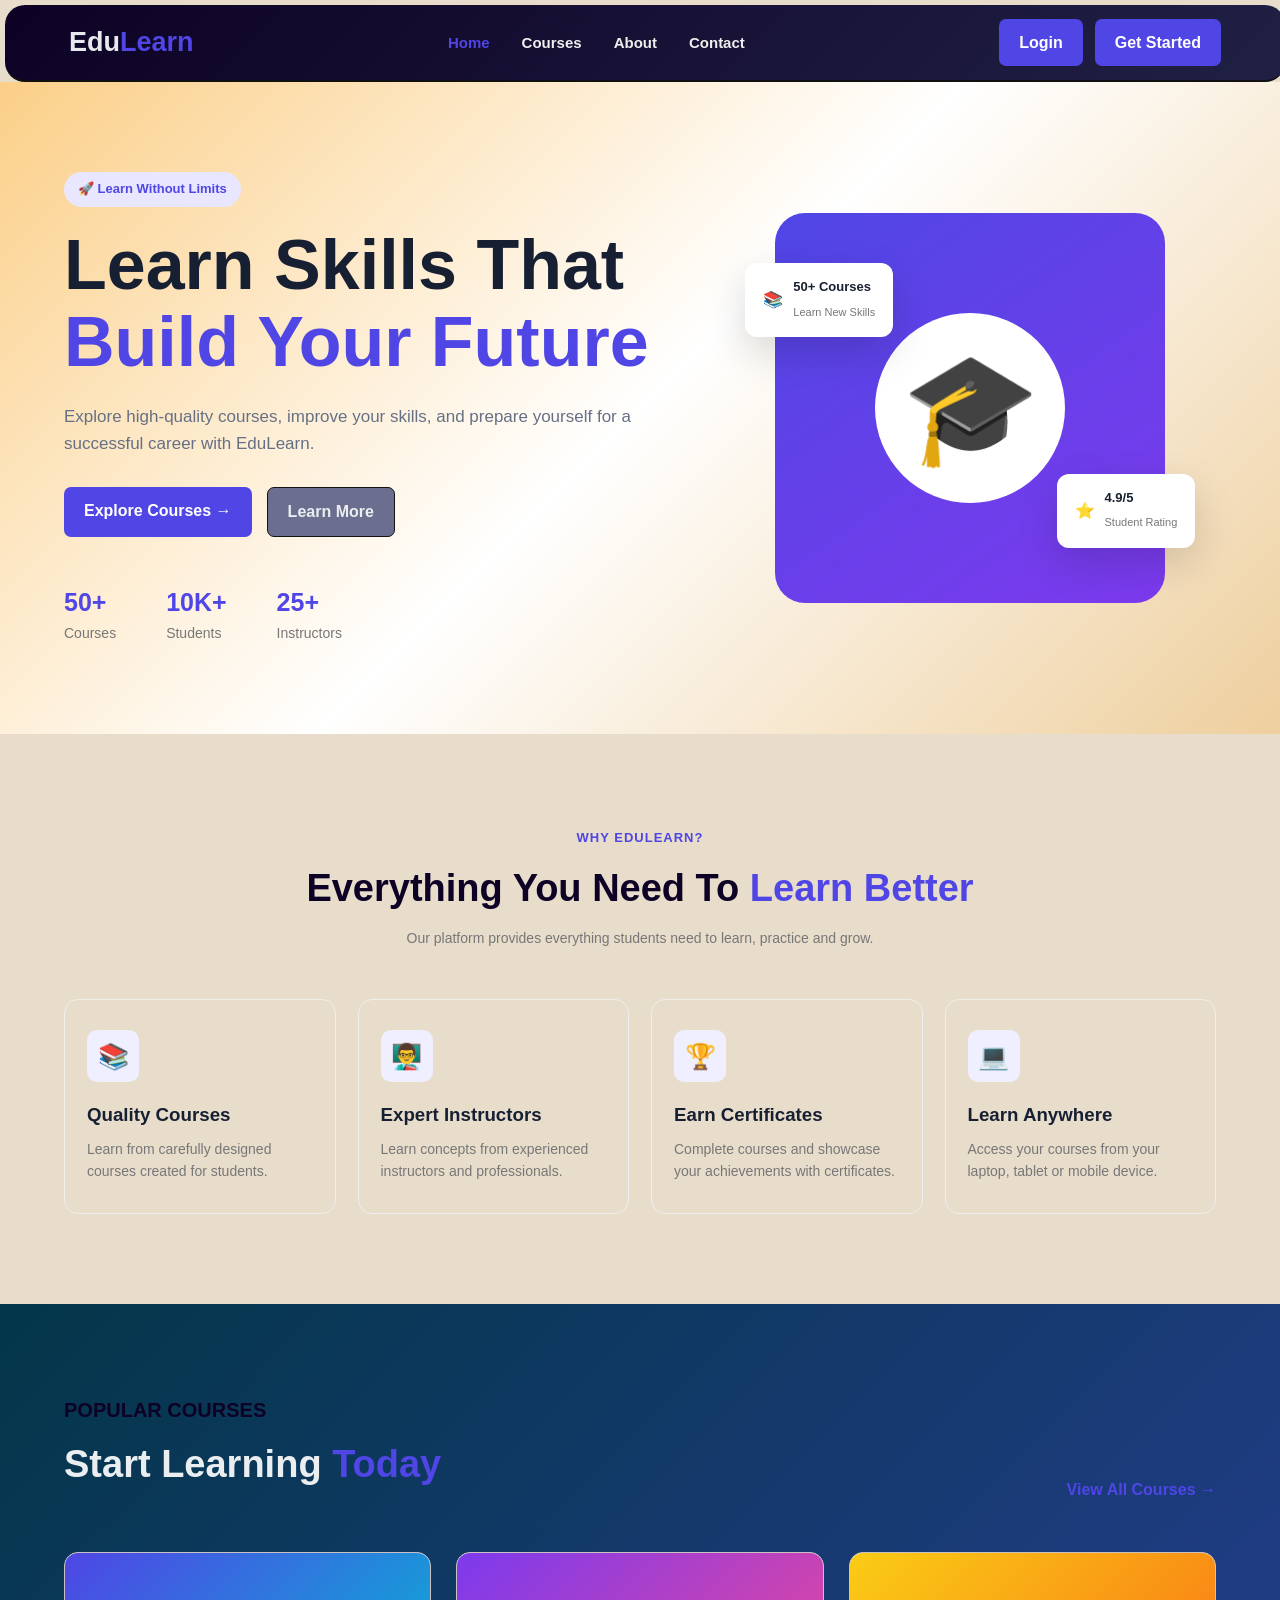
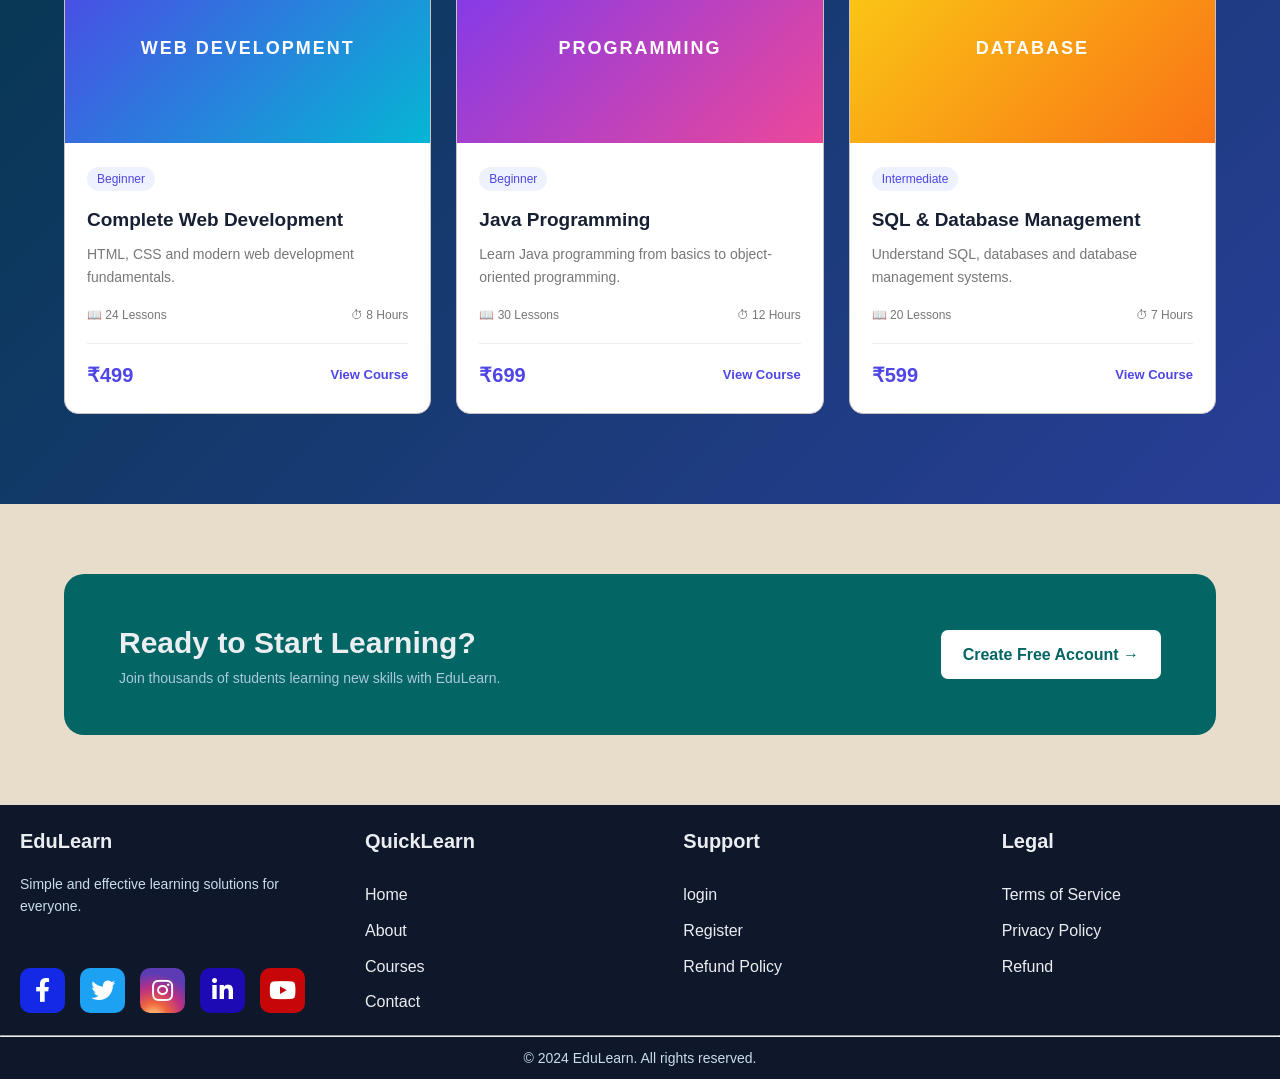
==== index.html @ c0bc086a "Add all files" ====
<!DOCTYPE html>
<html lang="en">
<head>
    <meta charset="UTF-8">
    <meta name="viewport" content="width=device-width, initial-scale=1.0">

    <title>EduLearn - Learn. Grow. Succeed.</title>

    <link rel="stylesheet" href="css/index.css">
    <link rel="stylesheet" href="css/footer.css">
     <link rel="stylesheet" href="https://cdnjs.cloudflare.com/ajax/libs/font-awesome/5.15.2/css/all.min.css">
</head>

<body>

    <!-- NAVBAR  -->

    <header class="navbar">

        <div class="container nav-container">

            <a href="index.html" class="logo">
                Edu<span>Learn</span>
            </a>

            <nav class="nav-links">
                <a href="index.html" class="active">Home</a>
                <a href="course.html">Courses</a>
                <a href="about.html">About</a>
                <a href="contact.html">Contact</a>
            </nav>

            <div class="nav-buttons">
                <a href="login.html" class="login-btn">Login</a>
                <a href="register.html" class="register-btn">Get Started</a>
            </div>

        </div>

    </header>


    <!-- HERO SECTION  -->

    <main>

        <section class="hero">

            <div class="container hero-container">

                <div class="hero-content">

                    <span class="hero-badge">
                        🚀 Learn Without Limits
                    </span>

                    <h1>
                        Learn Skills That
                        <span>Build Your Future</span>
                    </h1>

                    <p>
                        Explore high-quality courses, improve your skills,
                        and prepare yourself for a successful career with
                        EduLearn.
                    </p>

                    <div class="hero-buttons">

                        <a href="course.html" class="primary-btn">
                            Explore Courses →
                        </a>

                        <a href="about.html" class="secondary-btn">
                            Learn More
                        </a>

                    </div>

                    <div class="hero-stats">

                        <div>
                            <h3>50+</h3>
                            <p>Courses</p>
                        </div>

                        <div>
                            <h3>10K+</h3>
                            <p>Students</p>
                        </div>

                        <div>
                            <h3>25+</h3>
                            <p>Instructors</p>
                        </div>

                    </div>

                </div>


                <div class="hero-image">

                    <div class="image-card">

                        <div class="floating-card card-one">
                            📚
                            <div>
                                <strong>50+ Courses</strong>
                                <small>Learn New Skills</small>
                            </div>
                        </div>

                        <div class="student-illustration">
                            🎓
                        </div>

                        <div class="floating-card card-two">
                            ⭐
                            <div>
                                <strong>4.9/5</strong>
                                <small>Student Rating</small>
                            </div>
                        </div>

                    </div>

                </div>

            </div>

        </section>


        <!--  FEATURES -->

        <section class="features">

            <div class="container">

                <div class="section-heading">

                    <span>WHY EDULEARN?</span>

                    <h2 class="features-heading">
                        Everything You Need To
                        <span>Learn Better</span>
                    </h2>

                    <p>
                        Our platform provides everything students need
                        to learn, practice and grow.
                    </p>

                </div>


                <div class="feature-grid">

                    <div class="feature-card">
                        <div class="feature-icon">📚</div>
                        <h3>Quality Courses</h3>
                        <p>
                            Learn from carefully designed courses
                            created for students.
                        </p>
                    </div>


                    <div class="feature-card">
                        <div class="feature-icon">👨‍🏫</div>
                        <h3>Expert Instructors</h3>
                        <p>
                            Learn concepts from experienced
                            instructors and professionals.
                        </p>
                    </div>


                    <div class="feature-card">
                        <div class="feature-icon">🏆</div>
                        <h3>Earn Certificates</h3>
                        <p>
                            Complete courses and showcase your
                            achievements with certificates.
                        </p>
                    </div>


                    <div class="feature-card">
                        <div class="feature-icon">💻</div>
                        <h3>Learn Anywhere</h3>
                        <p>
                            Access your courses from your laptop,
                            tablet or mobile device.
                        </p>
                    </div>

                </div>

            </div>

        </section>


        <!--  POPULAR COURSES  -->

        <section class="courses">

            <div class="container">

                <div class="section-heading course-heading">

                    <div>
                        <span class="pop-courses">POPULAR COURSES</span>

                        <h2>
                            Start Learning
                            <span>Today</span>
                        </h2>
                    </div>

                    <a href="course.html" class="view-btn">
                        View All Courses →
                    </a>

                </div>


                <div class="course-grid">


                    <div class="course-card">

                        <div class="course-image web">
                            <span>WEB DEVELOPMENT</span>
                        </div>

                        <div class="course-content">

                            <span class="course-level">
                                Beginner
                            </span>

                            <h3>
                                Complete Web Development
                            </h3>

                            <p>
                                HTML, CSS and modern web development
                                fundamentals.
                            </p>

                            <div class="course-info">
                                <span>📖 24 Lessons</span>
                                <span>⏱ 8 Hours</span>
                            </div>

                            <div class="course-bottom">

                                <strong>₹499</strong>

                                <a href="course-details.html">
                                    View Course
                                </a>

                            </div>

                        </div>

                    </div>


                    <div class="course-card">

                        <div class="course-image programming">
                            <span>PROGRAMMING</span>
                        </div>

                        <div class="course-content">

                            <span class="course-level">
                                Beginner
                            </span>

                            <h3>
                                Java Programming
                            </h3>

                            <p>
                                Learn Java programming from basics
                                to object-oriented programming.
                            </p>

                            <div class="course-info">
                                <span>📖 30 Lessons</span>
                                <span>⏱ 12 Hours</span>
                            </div>

                            <div class="course-bottom">

                                <strong>₹699</strong>

                                <a href="course-details.html">
                                    View Course
                                </a>

                            </div>

                        </div>

                    </div>


                    <div class="course-card">

                        <div class="course-image database">
                            <span>DATABASE</span>
                        </div>

                        <div class="course-content">

                            <span class="course-level">
                                Intermediate
                            </span>

                            <h3>
                                SQL & Database Management
                            </h3>

                            <p>
                                Understand SQL, databases and
                                database management systems.
                            </p>

                            <div class="course-info">
                                <span>📖 20 Lessons</span>
                                <span>⏱ 7 Hours</span>
                            </div>

                            <div class="course-bottom">

                                <strong>₹599</strong>

                                <a href="course-details.html">
                                    View Course
                                </a>

                            </div>

                        </div>

                    </div>

                </div>

            </div>

        </section>


        <!-- CTA  -->

        <section class="cta">

            <div class="container cta-container">

                <div>

                    <h2>
                        Ready to Start Learning?
                    </h2>

                    <p>
                        Join thousands of students learning new
                        skills with EduLearn.
                    </p>

                </div>

                <a href="register.html">
                    Create Free Account →
                </a>

            </div>

        </section>

    </main>


    <!-- FOOTER  -->

    <div class="footer">
        <div class="top-footer">
            <div class="item1 item">

                <h2>EduLearn</h2>
                <br>
                <p>Simple and effective learning solutions for everyone.</p>
                <div class="social-icons">

                    <a href="#" class="facebook"> <i class="fab fa-facebook-f"></i></a>
                    <a href="#" class="twitter">  <i class="fab fa-twitter"></i></a>
                    <a href="#" class="instagram">  <i class="fab fa-instagram"></i></a>
                    <a href="#" class="linkedin">  <i class="fab fa-linkedin-in"></i></a>
                    <a href="#" class="youtube">  <i class="fab fa-youtube"></i></a>

                </div>
            </div>
            <div class="item2 item">
                <h2>QuickLearn</h2>
                <br>
                <ul class="lists">
                    <li><a href="#">Home</a></li>
                    <li><a href="#">About</a></li>
                    <li><a href="#">Courses</a></li>
                    <li><a href="#">Contact</a></li>
                </ul>
            </div>
            <div class="item3 item">
                <h2>Support</h2>
                <br>
                <ul>
                    <li><a href="#">login </a></li>
                    <li><a href="#">Register</a></li>
                    <li><a href="#">Refund Policy</a></li>
                </ul>

            </div>
            <div class="item4 item">
                <h2>Legal</h2>
                <br>
                <ul>
                    <li><a href="#">Terms of Service</a></li>
                    <li><a href="#">Privacy Policy</a></li>
                    <li><a href="#">Refund </a></li>
                </ul>
            </div>

        </div>
        <hr>
        <div class="bottom-footer">
            <p> &copy; 2024 EduLearn. All rights reserved.</p>
        </div>
    </div>

</body>
</html>
---- css/index.css ----
* {
    margin: 0;
    padding: 0;
    box-sizing: border-box;
}



body {
    font-family: Arial, Helvetica, sans-serif;
    color: #172033;
    background: #E8DDCB;
    line-height: 1.6;
}

a {
    text-decoration: none;
    color: inherit;
    cursor: pointer;
}

.container {
    width: 90%;
    max-width: 1200px;
    margin: auto;
}


/* NAVBAR */

.navbar {
    margin-top: 5px;
    margin-left: 5px;
    width: 100%;
    background: linear-gradient(135deg, #0d0225, #202045);
    border-bottom: 2px solid #101010;
    border-radius: 20px;
    position: sticky;
    top: 0;
    z-index: 1000;
}

.nav-container {
    height: 75px;
    display: flex;
    align-items: center;
    justify-content: space-between;
}

.logo {
    font-size: 27px;
    font-weight: 800;
    color: #e7e9ed;
}

.logo span {
    color: #4f46e5;
}

.nav-links {
    display: flex;
    gap: 32px;
}

.nav-links a {
    color: #f0eeee;
    font-size: 15px;
    font-weight: 600;
    transition: 0.3s;
}

.nav-links a:hover,
.nav-links a.active {
    color: #4f46e5;
}

.nav-buttons {
    display: flex;
    align-items: center;
    gap: 12px;
}

.login-btn {
    background: #4f46e5;
    color: white;
    padding: 11px 20px;
    border-radius: 7px;
    font-weight: 600;
    transition: 0.3s;
}
.login-btn:hover {
     background: #d1d0e7;
    color:#4f46e5
}

.register-btn,
.primary-btn {
    background:#4f46e5;
    color: white;
    padding: 11px 20px;
    border-radius: 7px;
    font-weight: 600;
    transition: 0.3s;
}

.register-btn:hover,
.primary-btn:hover {
    background: #d1d0e7;
    color:#4f46e5
}



   /* HERO */


.hero {
    background: linear-gradient(135deg , #fbcf88, #ffffff, #eecf9e);
    padding: 90px 0;
}

.hero-container {
    display: grid;
    grid-template-columns: 1.1fr 0.9fr;
    align-items: center;
    gap: 60px;
}

.hero-badge {
    display: inline-block;
    background: #e9e7ff;
    color: #4f46e5;
    padding: 7px 14px;
    border-radius: 30px;
    font-size: 13px;
    font-weight: 800;
    margin-bottom: 20px;
}

.hero-content h1 {
    font-size: 70px;
    line-height: 1.1;
    margin-bottom: 22px;
    max-width: 650px;
}

.hero-content h1 span {
    color: #4f46e5;
}

.hero-content > p {
    max-width: 570px;
    color: #667085;
    font-size: 17px;
    margin-bottom: 30px;
}

.hero-buttons {
    display: flex;
    gap: 15px;
}

.secondary-btn {
    border: 1px solid #131313;
    padding: 11px 20px;
    border-radius: 7px;
    font-weight: 600;
    background: rgb(108, 110, 143);
}

.secondary-btn:hover {
    border-color: #4f46e5;
    color: #4f46e5;
    background: rgb(9, 9, 9);
    box-shadow: 0 15px 35px rgba(0, 0, 0, 0.5);
}

.hero-stats {
    display: flex;
    gap: 50px;
    margin-top: 45px;
}

.hero-stats h3 {
    font-size: 25px;
    color: #4f46e5;
}

.hero-stats p {
    color: #777;
    font-size: 14px;
}


/* =========================
   HERO IMAGE
========================= */

.hero-image {
    display: flex;
    justify-content: center;
}

.image-card {
    width: 390px;
    height: 390px;
    background: linear-gradient(145deg, #4f46e5, #7c3aed);
    border-radius: 30px;
    position: relative;
    display: flex;
    justify-content: center;
    align-items: center;
}

.student-illustration {
    width: 190px;
    height: 190px;
    border-radius: 50%;
    background: white;
    display: flex;
    align-items: center;
    justify-content: center;
    font-size: 110px;
}

.floating-card {
    position: absolute;
    background: white;
    padding: 14px 18px;
    border-radius: 12px;
    box-shadow: 0 15px 40px rgba(0, 0, 0, 0.15);
    display: flex;
    gap: 10px;
    align-items: center;
}

.floating-card strong {
    display: block;
    font-size: 13px;
}

.floating-card small {
    color: #777;
    font-size: 11px;
}

.card-one {
    left: -30px;
    top: 50px;
}

.card-two {
    right: -30px;
    bottom: 55px;
}


/* =========================
   SECTION
========================= */

.features,
.courses {
    padding: 90px 0;
}

.section-heading {
    text-align: center;
    margin-bottom: 50px;
}
.features-heading {
    text-align: center;
    margin-bottom: 50px;
    color: #0d0225;
}

.section-heading > span {
    color: #4f46e5;
    font-size: 13px;
    font-weight: 800;
    letter-spacing: 1px;
}

.section-heading h2 {
    font-size: 38px;
    margin: 8px 0;
}

.section-heading h2 span {
    color: #4f46e5;
}

.section-heading p {
    color: #777;
}


/* =========================
   FEATURES
========================= */

.feature-grid {
    display: grid;
    grid-template-columns: repeat(4, 1fr);
    gap: 22px;
}

.feature-card {
    padding: 30px 22px;
    border: 1px solid #eeeeee;
    border-radius: 14px;
    transition: 0.3s;
}

.feature-card:hover {
    transform: translateY(-10px);
    box-shadow:  0 15px 35px rgba(18, 18, 18, 0.5);
}

.feature-icon {
    width: 52px;
    height: 52px;
    background: #efefff;
    border-radius: 10px;
    display: flex;
    justify-content: center;
    align-items: center;
    font-size: 25px;
    margin-bottom: 18px;
}

.feature-card h3 {
    margin-bottom: 8px;
}

.feature-card p {
    color: #777;
    font-size: 14px;
}


/* =========================
   COURSES
========================= */

.courses {
    background: linear-gradient(135deg, #033649, #4f46e5, #7c3aed);
    background-size: 400% 400%;
    
}

.course-heading {
    display: flex;
    justify-content: space-between;
    align-items: end;
    text-align: left;
}
.pop-courses {
    display: flex;
    justify-content: space-between;
    align-items: end;
    text-align: left;
    font-size: 20px;
    font-weight: 800;
    color: #0d0225;
}

.view-btn {
    color: #4f46e5;
    font-weight: 800;
}

.course-grid {
    display: grid;
    grid-template-columns: repeat(3, 1fr);
    gap: 25px;
}

.course-card {
    background: white;
    border-radius: 14px;
    overflow: hidden;
    border: 1px solid #cac2c2;
    transition: 0.3s;
}

.course-card:hover {
    transform: translateY(-10px);
    box-shadow: 0 15px 35px rgba(0, 0, 0, 0.5);
}

.course-image {
    height: 190px;
    display: flex;
    align-items: center;
    justify-content: center;
}

.course-image span {
    color: white;
    font-size: 18px;
    font-weight: 800;
    letter-spacing: 2px;
}

.web {
    background: linear-gradient(135deg, #4f46e5, #06b6d4);
}

.programming {
    background: linear-gradient(135deg, #7c3aed, #ec4899);
}

.database {
    background: linear-gradient(135deg, #facc15, #f97316);
}

.course-content {
    padding: 22px;
}

.course-level {
    font-size: 12px;
    background: #eef2ff;
    color: #4f46e5;
    padding: 5px 10px;
    border-radius: 20px;
}

.course-content h3 {
    margin: 14px 0 8px;
    font-size: 19px;
}

.course-content p {
    color: #777;
    font-size: 14px;
}

.course-info {
    display: flex;
    justify-content: space-between;
    margin: 18px 0;
    color: #777;
    font-size: 12px;
}

.course-bottom {
    display: flex;
    justify-content: space-between;
    align-items: center;
    border-top: 1px solid #eee;
    padding-top: 15px;
}

.course-bottom strong {
    color: #4f46e5;
    font-size: 20px;
}

.course-bottom a {
    color: #4f46e5;
    font-size: 13px;
    font-weight: 700;
}


/* =========================
   CTA
========================= */

.cta {
    padding: 70px 0;
}

.cta-container {
    background: #036564;
    color: white;
    border-radius: 20px;
    padding: 45px 55px;
    display: flex;
    align-items: center;
    justify-content: space-between;
}

.cta h2 {
    font-size: 30px;
}

.cta p {
    opacity: 0.85;
}

.cta a {
    background: white;
    color: #036564;
    padding: 12px 22px;
    border-radius: 7px;
    font-weight: 700;
}
.cta a:hover {
    background: #e7e7e7;
    color: #031634;
    box-shadow: 0 15px 35px rgba(0, 0, 0, 0.5);
}


/* =========================
   RESPONSIVE
========================= */

@media (max-width: 1000px) {

    .hero-content h1 {
        font-size: 45px;
    }

    .feature-grid {
        grid-template-columns: repeat(2, 1fr);
    }

    .course-grid {
        grid-template-columns: repeat(2, 1fr);
    }

}


@media (max-width: 768px) {

    .nav-container {
        height: auto;
        padding: 18px 0;
        flex-wrap: wrap;
        gap: 15px;
    }

    .nav-links {
        order: 3;
        width: 100%;
        justify-content: center;
        gap: 20px;
    }

    .nav-buttons {
        margin-left: auto;
    }

    .hero {
        padding: 60px 0;
    }

    .hero-container {
        grid-template-columns: 1fr;
        text-align: center;
    }

    .hero-content > p {
        margin-left: auto;
        margin-right: auto;
    }

    .hero-buttons {
        justify-content: center;
    }

    .hero-stats {
        justify-content: center;
    }

    .hero-image {
        margin-top: 30px;
    }

    .course-heading {
        display: block;
        text-align: center;
    }

    .view-btn {
        display: inline-block;
        margin-top: 15px;
    }

    .cta-container {
        flex-direction: column;
        text-align: center;
        gap: 25px;
    }

}


@media (max-width: 600px) {

    .container {
        width: 92%;
    }

    .hero-content h1 {
        font-size: 36px;
    }

    .hero-content > p {
        font-size: 15px;
    }

    .hero-stats {
        gap: 25px;
    }

    .image-card {
        width: 290px;
        height: 290px;
    }

    .student-illustration {
        width: 130px;
        height: 130px;
        font-size: 60px;
    }

    .floating-card {
        padding: 9px;
    }

    .card-one {
        left: -10px;
    }

    .card-two {
        right: -10px;
    }

    .feature-grid,
    .course-grid {
        grid-template-columns: 1fr;
    }

    .section-heading h2 {
        font-size: 30px;
    }

    .cta-container {
        padding: 35px 20px;
    }

}
---- css/footer.css ----
* {
    margin: 0;
    padding: 0;
    box-sizing: border-box;
    font-family: 'Poppins', sans-serif;
}

.top-footer {
    
    background-color: #0f172a;
    color: aliceblue;
    padding: 20px;
    display: grid;
    grid-template-columns: repeat(4, 1fr);
    gap: 60px;

}

.bottom-footer {
    background-color: #0f172a;
    color: aliceblue;
    text-align: center;
    padding: 10px;
}

.item1 {
    font-size: 10px;

}

.lists {
    list-style: none;
}

a {
    text-decoration: none;
    color: rgb(235, 238, 241);
}

a:hover {
    color: rgb(106, 80, 234);
}

li {
    list-style: none;
}

p {
    font-size: 14px;
    color: rgb(200, 220, 239);
}

h2 {
    font-size: 20px;
    color: rgb(235, 238, 241);
    font-weight: 800;
}

.social-icons {
    display: flex;
    gap: 15px;
    justify-content: center;
    margin-top: 50px;
}


.social-icons a {
    text-decoration: none;
    color: white;
    font-size: 24px;
    width: 45px;
    height: 45px;
    display: flex;
    align-items: center;
    justify-content: center;
    border-radius: 10px;
}

ul {
    display: flex;
    flex-direction: column;
    align-items: flex-start;
    gap: 10px;
}
.facebook{
    height: 30px;
    width: 30px;
    background-color:rgb(20, 41, 230);

}
.twitter{
    height: 30px;
    width: 30px;
    background-color:rgb(29, 161, 242);

}
.instagram{
    height: 30px;
    width: 30px;
background: radial-gradient(circle at 30% 110%, #ffdb8b 0%, #ee653d 25%, #bc3081 50%, #5c3cb4 75%);
}
.linkedin{
    height: 30px;
    width: 30px;
    background-color:rgb(30, 10, 180);

}
.youtube{
    height: 30px;
    width: 30px;
    background-color:rgb(199, 7, 7);

}

i {
    color: white;

}
@media(max-width:360px){
    .top-footer{
        grid-template-columns: 1fr;
    }
    .social-icons{
        justify-content: space-evenly;
    }
}
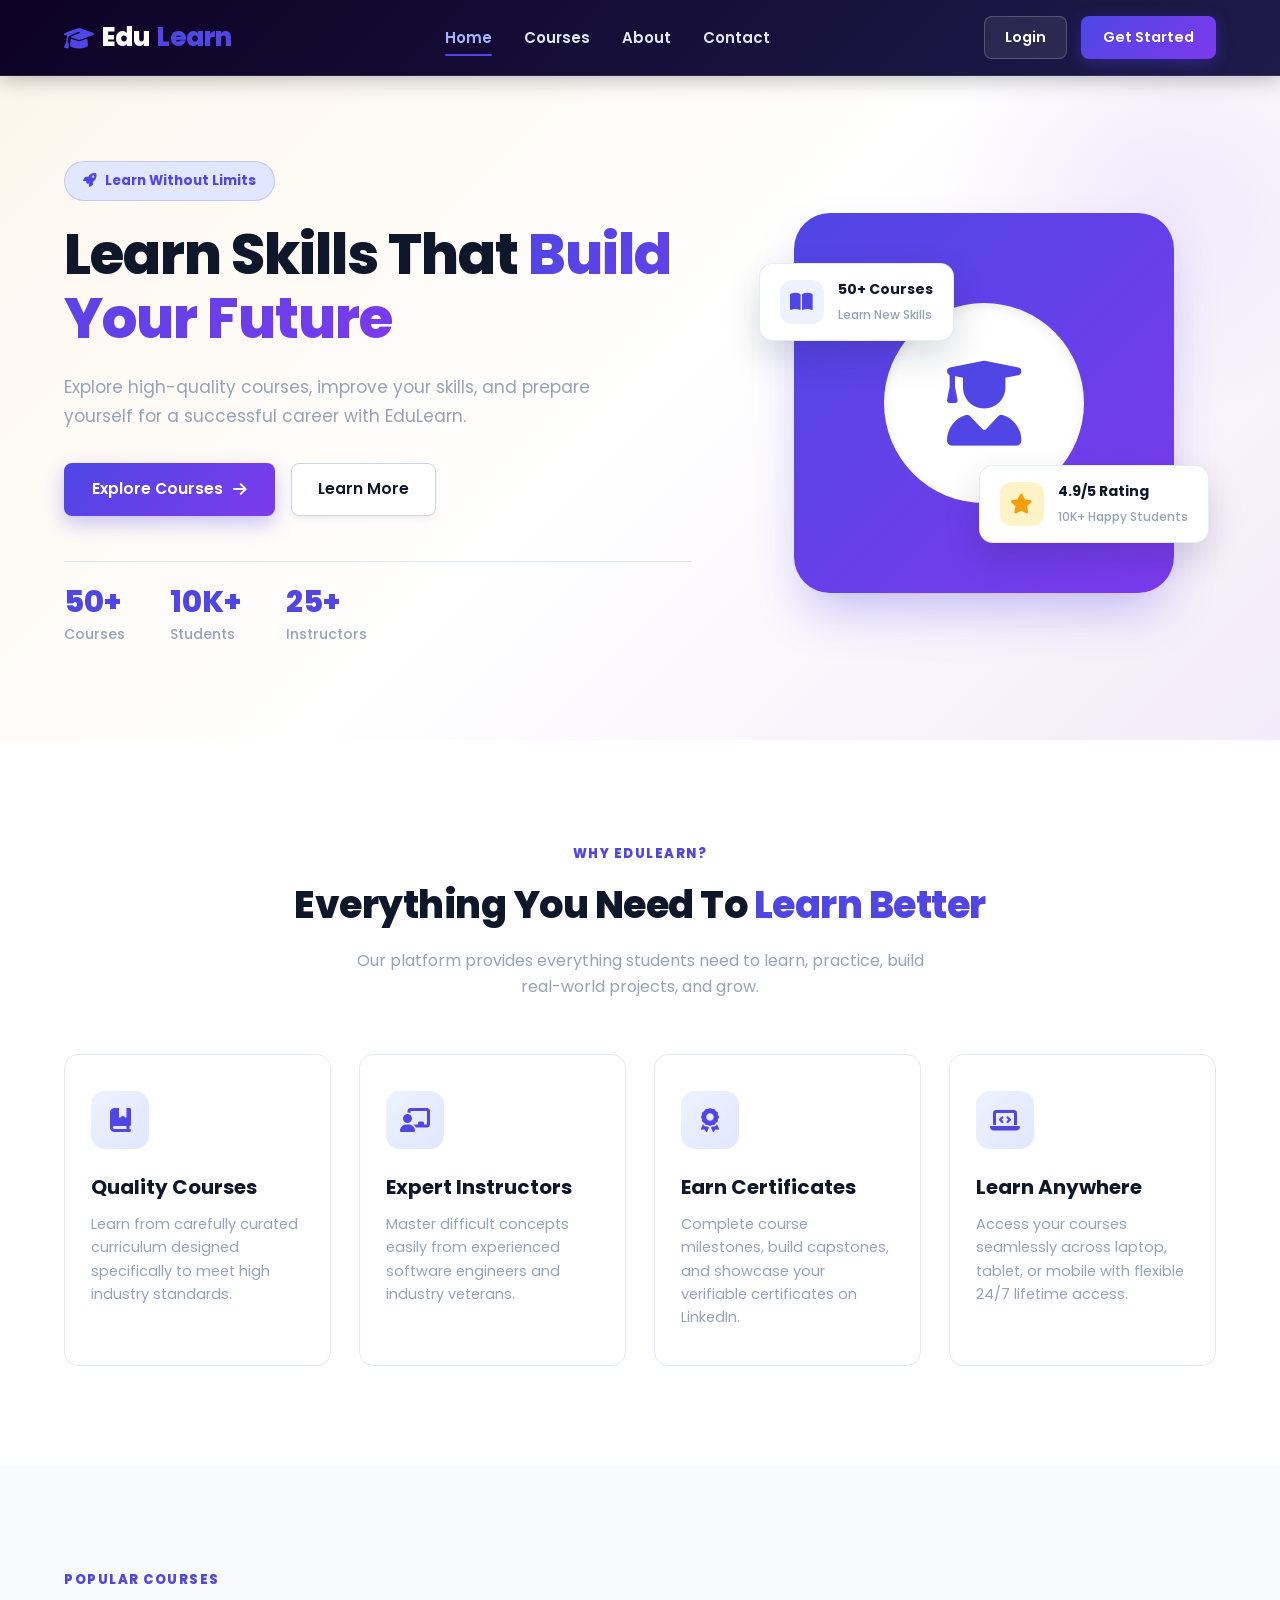
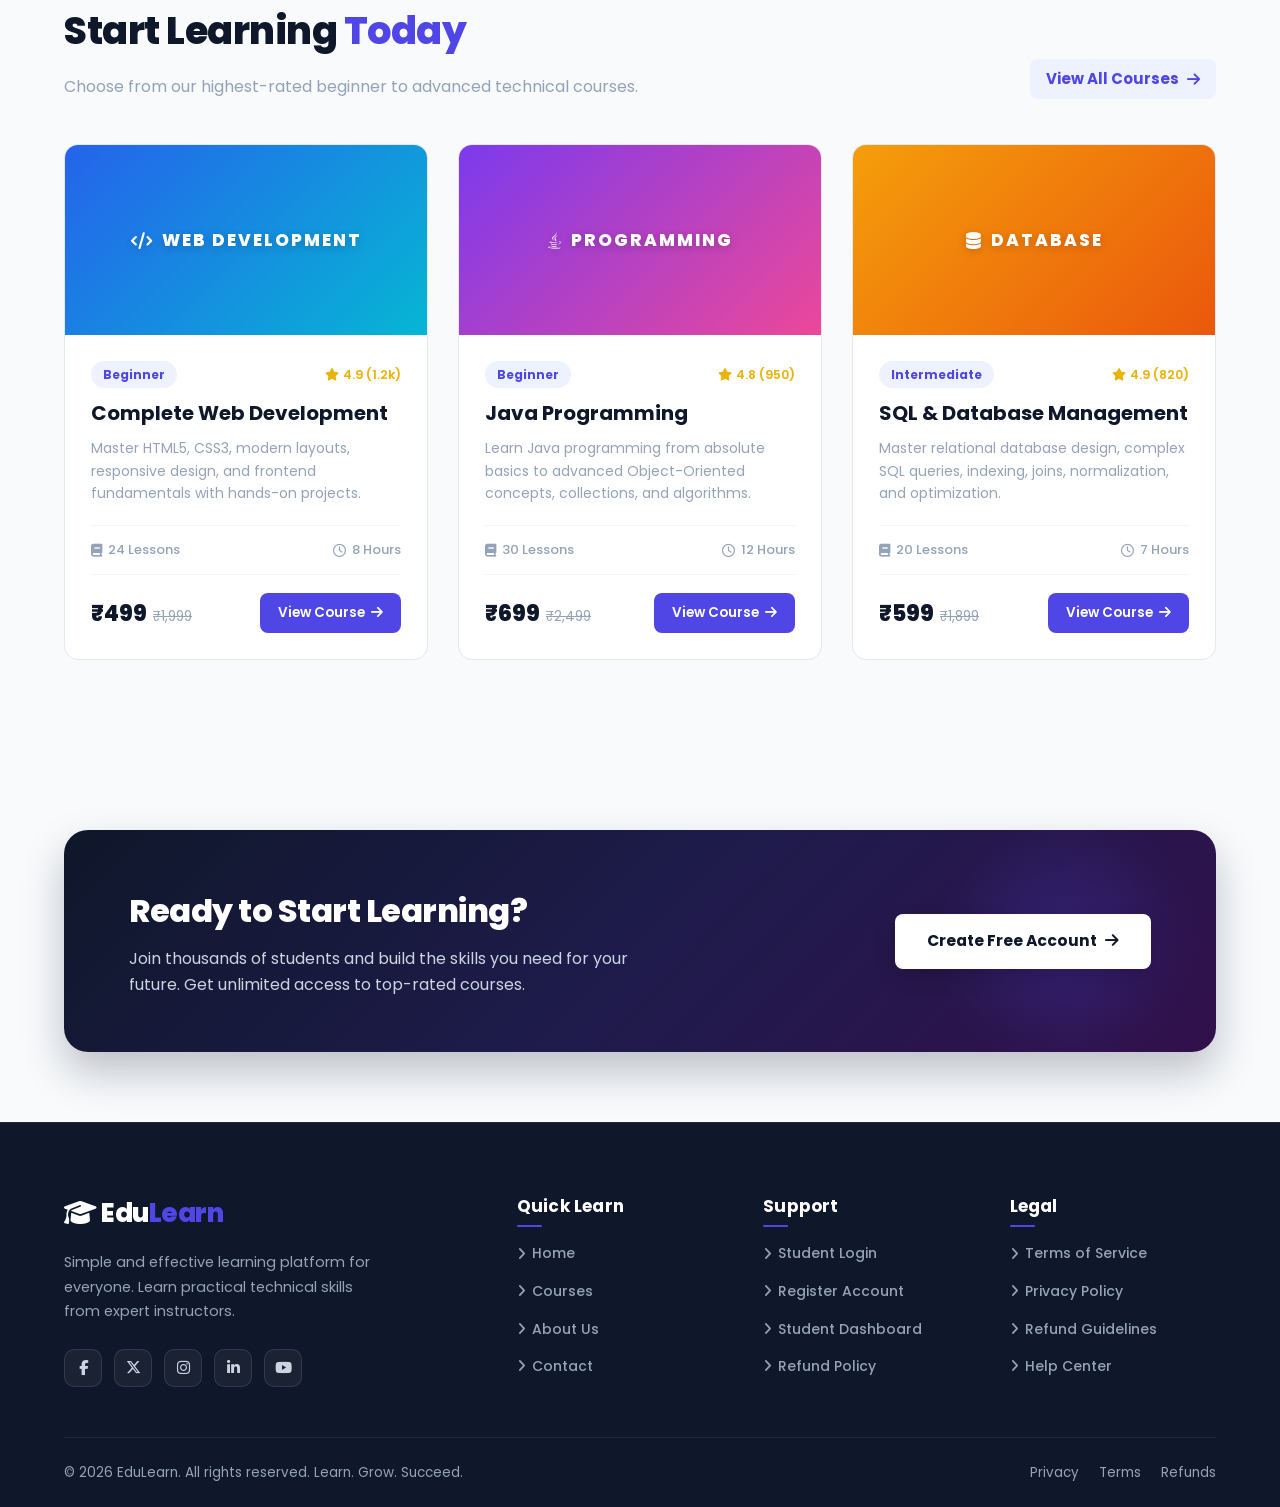
==== commit d1cc1f47: "antigravity" ====
--- a/index.html
+++ b/index.html
@@ -3,25 +3,34 @@
 <head>
     <meta charset="UTF-8">
     <meta name="viewport" content="width=device-width, initial-scale=1.0">
-
     <title>EduLearn - Learn. Grow. Succeed.</title>
 
+    <!-- Google Fonts -->
+    <link rel="preconnect" href="https://fonts.googleapis.com">
+    <link rel="preconnect" href="https://fonts.gstatic.com" crossorigin>
+    <link href="https://fonts.googleapis.com/css2?family=Inter:wght@300;400;500;600;700&family=Poppins:wght@400;500;600;700;800&display=swap" rel="stylesheet">
+
+    <!-- Font Awesome Icons -->
+    <link rel="stylesheet" href="https://cdnjs.cloudflare.com/ajax/libs/font-awesome/6.5.1/css/all.min.css">
+
+    <!-- Stylesheets -->
     <link rel="stylesheet" href="css/index.css">
     <link rel="stylesheet" href="css/footer.css">
-     <link rel="stylesheet" href="https://cdnjs.cloudflare.com/ajax/libs/font-awesome/5.15.2/css/all.min.css">
 </head>
-
 <body>
 
-    <!-- NAVBAR  -->
-
+    <!-- ================= NAVBAR ================= -->
     <header class="navbar">
-
         <div class="container nav-container">
-
             <a href="index.html" class="logo">
-                Edu<span>Learn</span>
+                <i class="fa-solid fa-graduation-cap"></i> Edu<span>Learn</span>
             </a>
+
+            <!-- Mobile Hamburger Toggle -->
+            <input type="checkbox" id="nav-toggle" class="nav-toggle-checkbox">
+            <label for="nav-toggle" class="nav-toggle-label" aria-label="Toggle Navigation">
+                <i class="fa-solid fa-bars"></i>
+            </label>
 
             <nav class="nav-links">
                 <a href="index.html" class="active">Home</a>
@@ -34,24 +43,16 @@
                 <a href="login.html" class="login-btn">Login</a>
                 <a href="register.html" class="register-btn">Get Started</a>
             </div>
-
         </div>
-
     </header>
 
-
-    <!-- HERO SECTION  -->
-
     <main>
-
+        <!-- ================= HERO SECTION ================= -->
         <section class="hero">
-
             <div class="container hero-container">
-
                 <div class="hero-content">
-
                     <span class="hero-badge">
-                        🚀 Learn Without Limits
+                        <i class="fa-solid fa-rocket"></i> Learn Without Limits
                     </span>
 
                     <h1>
@@ -60,390 +61,335 @@
                     </h1>
 
                     <p>
-                        Explore high-quality courses, improve your skills,
-                        and prepare yourself for a successful career with
-                        EduLearn.
+                        Explore high-quality courses, improve your skills, and prepare yourself for a successful career with EduLearn.
                     </p>
 
                     <div class="hero-buttons">
-
                         <a href="course.html" class="primary-btn">
-                            Explore Courses →
+                            Explore Courses <i class="fa-solid fa-arrow-right"></i>
                         </a>
-
                         <a href="about.html" class="secondary-btn">
                             Learn More
                         </a>
-
                     </div>
 
                     <div class="hero-stats">
-
                         <div>
                             <h3>50+</h3>
                             <p>Courses</p>
                         </div>
-
                         <div>
                             <h3>10K+</h3>
                             <p>Students</p>
                         </div>
-
                         <div>
                             <h3>25+</h3>
                             <p>Instructors</p>
                         </div>
-
-                    </div>
-
-                </div>
-
-
+                    </div>
+                </div>
+
+                <!-- Hero Visual / Floating Cards -->
                 <div class="hero-image">
-
                     <div class="image-card">
-
+                        <!-- Floating Card 1 -->
                         <div class="floating-card card-one">
-                            📚
+                            <div class="card-icon">
+                                <i class="fa-solid fa-book-open"></i>
+                            </div>
                             <div>
                                 <strong>50+ Courses</strong>
                                 <small>Learn New Skills</small>
                             </div>
                         </div>
 
+                        <!-- Central Illustration Icon -->
                         <div class="student-illustration">
-                            🎓
-                        </div>
-
+                            <i class="fa-solid fa-user-graduate"></i>
+                        </div>
+
+                        <!-- Floating Card 2 -->
                         <div class="floating-card card-two">
-                            ⭐
+                            <div class="card-icon" style="color: #f59e0b; background: #fef3c7;">
+                                <i class="fa-solid fa-star"></i>
+                            </div>
                             <div>
-                                <strong>4.9/5</strong>
-                                <small>Student Rating</small>
-                            </div>
-                        </div>
-
-                    </div>
-
-                </div>
-
-            </div>
-
+                                <strong>4.9/5 Rating</strong>
+                                <small>10K+ Happy Students</small>
+                            </div>
+                        </div>
+                    </div>
+                </div>
+            </div>
         </section>
 
-
-        <!--  FEATURES -->
-
+        <!-- ================= WHY EDULEARN? (FEATURES) ================= -->
         <section class="features">
-
             <div class="container">
-
                 <div class="section-heading">
-
-                    <span>WHY EDULEARN?</span>
-
-                    <h2 class="features-heading">
+                    <span class="section-tag">WHY EDULEARN?</span>
+                    <h2>
                         Everything You Need To
                         <span>Learn Better</span>
                     </h2>
-
                     <p>
-                        Our platform provides everything students need
-                        to learn, practice and grow.
+                        Our platform provides everything students need to learn, practice, build real-world projects, and grow.
                     </p>
-
-                </div>
-
+                </div>
 
                 <div class="feature-grid">
-
+                    <!-- Feature Card 1 -->
                     <div class="feature-card">
-                        <div class="feature-icon">📚</div>
+                        <div class="feature-icon">
+                            <i class="fa-solid fa-book-bookmark"></i>
+                        </div>
                         <h3>Quality Courses</h3>
                         <p>
-                            Learn from carefully designed courses
-                            created for students.
-                        </p>
-                    </div>
-
-
+                            Learn from carefully curated curriculum designed specifically to meet high industry standards.
+                        </p>
+                    </div>
+
+                    <!-- Feature Card 2 -->
                     <div class="feature-card">
-                        <div class="feature-icon">👨‍🏫</div>
+                        <div class="feature-icon">
+                            <i class="fa-solid fa-chalkboard-user"></i>
+                        </div>
                         <h3>Expert Instructors</h3>
                         <p>
-                            Learn concepts from experienced
-                            instructors and professionals.
-                        </p>
-                    </div>
-
-
+                            Master difficult concepts easily from experienced software engineers and industry veterans.
+                        </p>
+                    </div>
+
+                    <!-- Feature Card 3 -->
                     <div class="feature-card">
-                        <div class="feature-icon">🏆</div>
+                        <div class="feature-icon">
+                            <i class="fa-solid fa-award"></i>
+                        </div>
                         <h3>Earn Certificates</h3>
                         <p>
-                            Complete courses and showcase your
-                            achievements with certificates.
-                        </p>
-                    </div>
-
-
+                            Complete course milestones, build capstones, and showcase your verifiable certificates on LinkedIn.
+                        </p>
+                    </div>
+
+                    <!-- Feature Card 4 -->
                     <div class="feature-card">
-                        <div class="feature-icon">💻</div>
+                        <div class="feature-icon">
+                            <i class="fa-solid fa-laptop-code"></i>
+                        </div>
                         <h3>Learn Anywhere</h3>
                         <p>
-                            Access your courses from your laptop,
-                            tablet or mobile device.
-                        </p>
-                    </div>
-
-                </div>
-
-            </div>
-
+                            Access your courses seamlessly across laptop, tablet, or mobile with flexible 24/7 lifetime access.
+                        </p>
+                    </div>
+                </div>
+            </div>
         </section>
 
-
-        <!--  POPULAR COURSES  -->
-
+        <!-- ================= POPULAR COURSES ================= -->
         <section class="courses">
-
             <div class="container">
-
-                <div class="section-heading course-heading">
-
-                    <div>
-                        <span class="pop-courses">POPULAR COURSES</span>
-
+                <div class="course-header-row">
+                    <div class="section-heading">
+                        <span class="section-tag">POPULAR COURSES</span>
                         <h2>
                             Start Learning
                             <span>Today</span>
                         </h2>
-                    </div>
-
-                    <a href="course.html" class="view-btn">
-                        View All Courses →
+                        <p>
+                            Choose from our highest-rated beginner to advanced technical courses.
+                        </p>
+                    </div>
+
+                    <a href="course.html" class="view-all-btn">
+                        View All Courses <i class="fa-solid fa-arrow-right"></i>
                     </a>
-
-                </div>
-
+                </div>
 
                 <div class="course-grid">
-
-
+                    <!-- Course 1 -->
                     <div class="course-card">
-
                         <div class="course-image web">
-                            <span>WEB DEVELOPMENT</span>
-                        </div>
-
+                            <span><i class="fa-solid fa-code"></i> WEB DEVELOPMENT</span>
+                        </div>
                         <div class="course-content">
-
-                            <span class="course-level">
-                                Beginner
-                            </span>
-
-                            <h3>
-                                Complete Web Development
-                            </h3>
-
+                            <div class="course-badge-row">
+                                <span class="course-level">Beginner</span>
+                                <div class="course-rating">
+                                    <i class="fa-solid fa-star"></i> 4.9 (1.2k)
+                                </div>
+                            </div>
+                            <h3>Complete Web Development</h3>
                             <p>
-                                HTML, CSS and modern web development
-                                fundamentals.
+                                Master HTML5, CSS3, modern layouts, responsive design, and frontend fundamentals with hands-on projects.
                             </p>
-
                             <div class="course-info">
-                                <span>📖 24 Lessons</span>
-                                <span>⏱ 8 Hours</span>
-                            </div>
-
+                                <span><i class="fa-solid fa-book"></i> 24 Lessons</span>
+                                <span><i class="fa-regular fa-clock"></i> 8 Hours</span>
+                            </div>
                             <div class="course-bottom">
-
-                                <strong>₹499</strong>
-
-                                <a href="course-details.html">
-                                    View Course
+                                <div class="course-price">
+                                    <strong>₹499</strong>
+                                    <del>₹1,999</del>
+                                </div>
+                                <a href="course-details.html" class="course-btn">
+                                    View Course <i class="fa-solid fa-arrow-right"></i>
                                 </a>
-
-                            </div>
-
-                        </div>
-
-                    </div>
-
-
+                            </div>
+                        </div>
+                    </div>
+
+                    <!-- Course 2 -->
                     <div class="course-card">
-
                         <div class="course-image programming">
-                            <span>PROGRAMMING</span>
-                        </div>
-
+                            <span><i class="fa-brands fa-java"></i> PROGRAMMING</span>
+                        </div>
                         <div class="course-content">
-
-                            <span class="course-level">
-                                Beginner
-                            </span>
-
-                            <h3>
-                                Java Programming
-                            </h3>
-
+                            <div class="course-badge-row">
+                                <span class="course-level">Beginner</span>
+                                <div class="course-rating">
+                                    <i class="fa-solid fa-star"></i> 4.8 (950)
+                                </div>
+                            </div>
+                            <h3>Java Programming</h3>
                             <p>
-                                Learn Java programming from basics
-                                to object-oriented programming.
+                                Learn Java programming from absolute basics to advanced Object-Oriented concepts, collections, and algorithms.
                             </p>
-
                             <div class="course-info">
-                                <span>📖 30 Lessons</span>
-                                <span>⏱ 12 Hours</span>
-                            </div>
-
+                                <span><i class="fa-solid fa-book"></i> 30 Lessons</span>
+                                <span><i class="fa-regular fa-clock"></i> 12 Hours</span>
+                            </div>
                             <div class="course-bottom">
-
-                                <strong>₹699</strong>
-
-                                <a href="course-details.html">
-                                    View Course
+                                <div class="course-price">
+                                    <strong>₹699</strong>
+                                    <del>₹2,499</del>
+                                </div>
+                                <a href="course-details.html" class="course-btn">
+                                    View Course <i class="fa-solid fa-arrow-right"></i>
                                 </a>
-
-                            </div>
-
-                        </div>
-
-                    </div>
-
-
+                            </div>
+                        </div>
+                    </div>
+
+                    <!-- Course 3 -->
                     <div class="course-card">
-
                         <div class="course-image database">
-                            <span>DATABASE</span>
-                        </div>
-
+                            <span><i class="fa-solid fa-database"></i> DATABASE</span>
+                        </div>
                         <div class="course-content">
-
-                            <span class="course-level">
-                                Intermediate
-                            </span>
-
-                            <h3>
-                                SQL & Database Management
-                            </h3>
-
+                            <div class="course-badge-row">
+                                <span class="course-level">Intermediate</span>
+                                <div class="course-rating">
+                                    <i class="fa-solid fa-star"></i> 4.9 (820)
+                                </div>
+                            </div>
+                            <h3>SQL & Database Management</h3>
                             <p>
-                                Understand SQL, databases and
-                                database management systems.
+                                Master relational database design, complex SQL queries, indexing, joins, normalization, and optimization.
                             </p>
-
                             <div class="course-info">
-                                <span>📖 20 Lessons</span>
-                                <span>⏱ 7 Hours</span>
-                            </div>
-
+                                <span><i class="fa-solid fa-book"></i> 20 Lessons</span>
+                                <span><i class="fa-regular fa-clock"></i> 7 Hours</span>
+                            </div>
                             <div class="course-bottom">
-
-                                <strong>₹599</strong>
-
-                                <a href="course-details.html">
-                                    View Course
+                                <div class="course-price">
+                                    <strong>₹599</strong>
+                                    <del>₹1,899</del>
+                                </div>
+                                <a href="course-details.html" class="course-btn">
+                                    View Course <i class="fa-solid fa-arrow-right"></i>
                                 </a>
-
-                            </div>
-
-                        </div>
-
-                    </div>
-
-                </div>
-
-            </div>
-
+                            </div>
+                        </div>
+                    </div>
+                </div>
+            </div>
         </section>
 
-
-        <!-- CTA  -->
-
+        <!-- ================= CTA SECTION ================= -->
         <section class="cta">
-
-            <div class="container cta-container">
-
-                <div>
-
-                    <h2>
-                        Ready to Start Learning?
-                    </h2>
-
+            <div class="container">
+                <div class="cta-container">
+                    <div class="cta-text">
+                        <h2>Ready to Start Learning?</h2>
+                        <p>
+                            Join thousands of students and build the skills you need for your future. Get unlimited access to top-rated courses.
+                        </p>
+                    </div>
+                    <a href="register.html" class="cta-btn">
+                        Create Free Account <i class="fa-solid fa-arrow-right"></i>
+                    </a>
+                </div>
+            </div>
+        </section>
+    </main>
+
+    <!-- ================= FOOTER ================= -->
+    <footer class="footer">
+        <div class="footer-container">
+            <div class="top-footer">
+                <!-- Col 1: Brand & Bio -->
+                <div class="footer-col footer-brand">
+                    <a href="index.html" class="footer-logo">
+                        <i class="fa-solid fa-graduation-cap"></i> Edu<span>Learn</span>
+                    </a>
                     <p>
-                        Join thousands of students learning new
-                        skills with EduLearn.
+                        Simple and effective learning platform for everyone. Learn practical technical skills from expert instructors.
                     </p>
-
-                </div>
-
-                <a href="register.html">
-                    Create Free Account →
-                </a>
-
-            </div>
-
-        </section>
-
-    </main>
-
-
-    <!-- FOOTER  -->
-
-    <div class="footer">
-        <div class="top-footer">
-            <div class="item1 item">
-
-                <h2>EduLearn</h2>
-                <br>
-                <p>Simple and effective learning solutions for everyone.</p>
-                <div class="social-icons">
-
-                    <a href="#" class="facebook"> <i class="fab fa-facebook-f"></i></a>
-                    <a href="#" class="twitter">  <i class="fab fa-twitter"></i></a>
-                    <a href="#" class="instagram">  <i class="fab fa-instagram"></i></a>
-                    <a href="#" class="linkedin">  <i class="fab fa-linkedin-in"></i></a>
-                    <a href="#" class="youtube">  <i class="fab fa-youtube"></i></a>
-
-                </div>
-            </div>
-            <div class="item2 item">
-                <h2>QuickLearn</h2>
-                <br>
-                <ul class="lists">
-                    <li><a href="#">Home</a></li>
-                    <li><a href="#">About</a></li>
-                    <li><a href="#">Courses</a></li>
-                    <li><a href="#">Contact</a></li>
-                </ul>
-            </div>
-            <div class="item3 item">
-                <h2>Support</h2>
-                <br>
-                <ul>
-                    <li><a href="#">login </a></li>
-                    <li><a href="#">Register</a></li>
-                    <li><a href="#">Refund Policy</a></li>
-                </ul>
-
-            </div>
-            <div class="item4 item">
-                <h2>Legal</h2>
-                <br>
-                <ul>
-                    <li><a href="#">Terms of Service</a></li>
-                    <li><a href="#">Privacy Policy</a></li>
-                    <li><a href="#">Refund </a></li>
-                </ul>
-            </div>
-
+                    <div class="social-icons">
+                        <a href="https://facebook.com" class="social-icon facebook" aria-label="Facebook" target="_blank"><i class="fa-brands fa-facebook-f"></i></a>
+                        <a href="https://twitter.com" class="social-icon twitter" aria-label="Twitter"><i class="fa-brands fa-x-twitter"></i></a>
+                        <a href="https://instagram.com" class="social-icon instagram" aria-label="Instagram"><i class="fa-brands fa-instagram"></i></a>
+                        <a href="https://linkedin.com" class="social-icon linkedin" aria-label="LinkedIn"><i class="fa-brands fa-linkedin-in"></i></a>
+                        <a href="https://youtube.com" class="social-icon youtube" aria-label="YouTube"><i class="fa-brands fa-youtube"></i></a>
+                    </div>
+                </div>
+
+                <!-- Col 2: Quick Links -->
+                <div class="footer-col">
+                    <h3>Quick Learn</h3>
+                    <ul class="footer-links">
+                        <li><a href="index.html"><i class="fa-solid fa-angle-right"></i> Home</a></li>
+                        <li><a href="course.html"><i class="fa-solid fa-angle-right"></i> Courses</a></li>
+                        <li><a href="about.html"><i class="fa-solid fa-angle-right"></i> About Us</a></li>
+                        <li><a href="contact.html"><i class="fa-solid fa-angle-right"></i> Contact</a></li>
+                    </ul>
+                </div>
+
+                <!-- Col 3: Support -->
+                <div class="footer-col">
+                    <h3>Support</h3>
+                    <ul class="footer-links">
+                        <li><a href="login.html"><i class="fa-solid fa-angle-right"></i> Student Login</a></li>
+                        <li><a href="register.html"><i class="fa-solid fa-angle-right"></i> Register Account</a></li>
+                        <li><a href="student.html"><i class="fa-solid fa-angle-right"></i> Student Dashboard</a></li>
+                        <li><a href="refund.html"><i class="fa-solid fa-angle-right"></i> Refund Policy</a></li>
+                    </ul>
+                </div>
+
+                <!-- Col 4: Legal -->
+                <div class="footer-col">
+                    <h3>Legal</h3>
+                    <ul class="footer-links">
+                        <li><a href="privacy.html"><i class="fa-solid fa-angle-right"></i> Terms of Service</a></li>
+                        <li><a href="privacy.html"><i class="fa-solid fa-angle-right"></i> Privacy Policy</a></li>
+                        <li><a href="refund.html"><i class="fa-solid fa-angle-right"></i> Refund Guidelines</a></li>
+                        <li><a href="contact.html"><i class="fa-solid fa-angle-right"></i> Help Center</a></li>
+                    </ul>
+                </div>
+            </div>
+
+            <hr class="footer-divider">
+
+            <div class="bottom-footer">
+                <p>&copy; 2026 EduLearn. All rights reserved. Learn. Grow. Succeed.</p>
+                <div class="bottom-links">
+                    <a href="privacy.html">Privacy</a>
+                    <a href="privacy.html">Terms</a>
+                    <a href="refund.html">Refunds</a>
+                </div>
+            </div>
         </div>
-        <hr>
-        <div class="bottom-footer">
-            <p> &copy; 2024 EduLearn. All rights reserved.</p>
-        </div>
-    </div>
+    </footer>
 
 </body>
 </html>
--- a/css/index.css
+++ b/css/index.css
@@ -1,45 +1,86 @@
-
-
+/* ==========================================================================
+   EDULEARN - HOMEPAGE STYLESHEET (css/index.css)
+   ========================================================================== */
+
+@import url('https://fonts.googleapis.com/css2?family=Inter:wght@300;400;500;600;700&family=Poppins:wght@400;500;600;700;800&display=swap');
+
+/* ==========================================================================
+   CSS VARIABLES & DESIGN TOKENS
+   ========================================================================== */
+:root {
+    --primary: #4f46e5;
+    --primary-hover: #4338ca;
+    --primary-light: #eef2ff;
+    --secondary: #7c3aed;
+    --accent: #2563eb;
+    --dark: #0f172a;
+    --dark-alt: #1e293b;
+    --navy-nav: #0d0225;
+    --text-main: #1e293b;
+    --text-muted: #64748b;
+    --bg-light: #f8fafc;
+    --white: #ffffff;
+    --card-border: #e2e8f0;
+    --radius-sm: 8px;
+    --radius-md: 14px;
+    --radius-lg: 24px;
+    --radius-full: 9999px;
+    --shadow-sm: 0 4px 6px -1px rgba(0, 0, 0, 0.07);
+    --shadow-md: 0 10px 25px -3px rgba(0, 0, 0, 0.1);
+    --shadow-lg: 0 20px 35px -5px rgba(15, 23, 42, 0.15);
+    --shadow-hover: 0 20px 40px -10px rgba(79, 70, 229, 0.3);
+    --transition: all 0.3s cubic-bezier(0.4, 0, 0.2, 1);
+}
+
+/* ==========================================================================
+   GLOBAL RESET & BASE
+   ========================================================================== */
 * {
     margin: 0;
     padding: 0;
     box-sizing: border-box;
 }
 
-
+html {
+    scroll-behavior: smooth;
+}
 
 body {
-    font-family: Arial, Helvetica, sans-serif;
-    color: #172033;
-    background: #E8DDCB;
+    font-family: 'Poppins', 'Inter', sans-serif;
+    color: var(--text-main);
+    background-color: var(--bg-light);
     line-height: 1.6;
+    overflow-x: hidden;
 }
 
 a {
     text-decoration: none;
     color: inherit;
-    cursor: pointer;
+    transition: var(--transition);
+}
+
+img {
+    max-width: 100%;
+    height: auto;
+    display: block;
 }
 
 .container {
     width: 90%;
     max-width: 1200px;
-    margin: auto;
-}
-
-
-/* NAVBAR */
-
+    margin: 0 auto;
+}
+
+/* ==========================================================================
+   NAVBAR
+   ========================================================================== */
 .navbar {
-    margin-top: 5px;
-    margin-left: 5px;
-    width: 100%;
-    background: linear-gradient(135deg, #0d0225, #202045);
-    border-bottom: 2px solid #101010;
-    border-radius: 20px;
+    background: linear-gradient(135deg, #0d0225 0%, #1e1b4b 100%);
     position: sticky;
     top: 0;
     z-index: 1000;
+    box-shadow: 0 4px 20px rgba(0, 0, 0, 0.25);
+    border-bottom: 1px solid rgba(255, 255, 255, 0.1);
 }
 
 .nav-container {
@@ -50,345 +91,505 @@
 }
 
 .logo {
-    font-size: 27px;
+    font-size: 26px;
     font-weight: 800;
-    color: #e7e9ed;
+    color: var(--white);
+    display: flex;
+    align-items: center;
+    gap: 8px;
+    letter-spacing: -0.5px;
+}
+
+.logo i {
+    color: var(--primary);
+    font-size: 24px;
 }
 
 .logo span {
-    color: #4f46e5;
+    color: var(--primary);
 }
 
 .nav-links {
     display: flex;
+    align-items: center;
     gap: 32px;
 }
 
 .nav-links a {
-    color: #f0eeee;
+    color: #e2e8f0;
     font-size: 15px;
     font-weight: 600;
-    transition: 0.3s;
+    padding: 6px 0;
+    position: relative;
 }
 
 .nav-links a:hover,
 .nav-links a.active {
-    color: #4f46e5;
+    color: #a5b4fc;
+}
+
+.nav-links a.active::after,
+.nav-links a:hover::after {
+    content: '';
+    position: absolute;
+    bottom: 0;
+    left: 0;
+    width: 100%;
+    height: 2px;
+    background: var(--primary);
+    border-radius: 2px;
 }
 
 .nav-buttons {
     display: flex;
     align-items: center;
-    gap: 12px;
+    gap: 14px;
 }
 
 .login-btn {
-    background: #4f46e5;
-    color: white;
-    padding: 11px 20px;
-    border-radius: 7px;
+    color: var(--white);
+    background: rgba(255, 255, 255, 0.08);
+    border: 1px solid rgba(255, 255, 255, 0.2);
+    padding: 9px 20px;
+    border-radius: var(--radius-sm);
+    font-size: 14.5px;
     font-weight: 600;
-    transition: 0.3s;
-}
+}
+
 .login-btn:hover {
-     background: #d1d0e7;
-    color:#4f46e5
-}
-
-.register-btn,
-.primary-btn {
-    background:#4f46e5;
-    color: white;
-    padding: 11px 20px;
-    border-radius: 7px;
+    background: rgba(255, 255, 255, 0.2);
+    color: var(--white);
+    transform: translateY(-2px);
+}
+
+.register-btn {
+    background: linear-gradient(135deg, var(--primary), var(--secondary));
+    color: var(--white);
+    padding: 10px 22px;
+    border-radius: var(--radius-sm);
+    font-size: 14.5px;
     font-weight: 600;
-    transition: 0.3s;
-}
-
-.register-btn:hover,
-.primary-btn:hover {
-    background: #d1d0e7;
-    color:#4f46e5
-}
-
-
-
-   /* HERO */
-
-
+    box-shadow: 0 4px 15px rgba(79, 70, 229, 0.35);
+}
+
+.register-btn:hover {
+    transform: translateY(-2px);
+    box-shadow: 0 8px 25px rgba(79, 70, 229, 0.5);
+    filter: brightness(1.1);
+}
+
+/* Mobile Nav Toggle via CSS Checkbox */
+.nav-toggle-checkbox {
+    display: none;
+}
+
+.nav-toggle-label {
+    display: none;
+    cursor: pointer;
+    font-size: 22px;
+    color: var(--white);
+    padding: 6px;
+}
+
+/* ==========================================================================
+   HERO SECTION
+   ========================================================================== */
 .hero {
-    background: linear-gradient(135deg , #fbcf88, #ffffff, #eecf9e);
-    padding: 90px 0;
+    background: linear-gradient(135deg, #fdf6ec 0%, #ffffff 50%, #f3ebf9 100%);
+    padding: 85px 0 95px;
+    position: relative;
+    overflow: hidden;
+}
+
+.hero::before {
+    content: '';
+    position: absolute;
+    top: -100px;
+    right: -100px;
+    width: 450px;
+    height: 450px;
+    background: radial-gradient(circle, rgba(124, 58, 237, 0.08) 0%, transparent 70%);
+    border-radius: 50%;
+    pointer-events: none;
 }
 
 .hero-container {
     display: grid;
-    grid-template-columns: 1.1fr 0.9fr;
+    grid-template-columns: 1.15fr 0.85fr;
     align-items: center;
     gap: 60px;
 }
 
 .hero-badge {
+    display: inline-flex;
+    align-items: center;
+    gap: 8px;
+    background: #e0e7ff;
+    color: var(--primary);
+    padding: 8px 18px;
+    border-radius: var(--radius-full);
+    font-size: 13.5px;
+    font-weight: 700;
+    margin-bottom: 22px;
+    border: 1px solid rgba(79, 70, 229, 0.2);
+}
+
+.hero-content h1 {
+    font-size: 56px;
+    font-weight: 800;
+    line-height: 1.15;
+    color: var(--dark);
+    margin-bottom: 22px;
+    letter-spacing: -1px;
+}
+
+.hero-content h1 span {
+    background: linear-gradient(135deg, var(--primary), var(--secondary));
+    -webkit-background-clip: text;
+    -webkit-text-fill-color: transparent;
+}
+
+.hero-content > p {
+    font-size: 17px;
+    line-height: 1.7;
+    color: var(--text-muted);
+    margin-bottom: 32px;
+    max-width: 540px;
+}
+
+.hero-buttons {
+    display: flex;
+    align-items: center;
+    gap: 16px;
+    margin-bottom: 45px;
+}
+
+.primary-btn {
+    display: inline-flex;
+    align-items: center;
+    gap: 10px;
+    background: linear-gradient(135deg, var(--primary), var(--secondary));
+    color: var(--white);
+    padding: 14px 28px;
+    border-radius: var(--radius-sm);
+    font-size: 15.5px;
+    font-weight: 600;
+    box-shadow: 0 8px 20px rgba(79, 70, 229, 0.3);
+}
+
+.primary-btn:hover {
+    transform: translateY(-3px);
+    box-shadow: 0 12px 28px rgba(79, 70, 229, 0.45);
+    color: var(--white);
+}
+
+.secondary-btn {
+    display: inline-flex;
+    align-items: center;
+    gap: 8px;
+    background: var(--white);
+    color: var(--dark);
+    padding: 13px 26px;
+    border-radius: var(--radius-sm);
+    font-size: 15.5px;
+    font-weight: 600;
+    border: 1.5px solid #cbd5e1;
+    box-shadow: var(--shadow-sm);
+}
+
+.secondary-btn:hover {
+    border-color: var(--primary);
+    color: var(--primary);
+    transform: translateY(-3px);
+    box-shadow: var(--shadow-md);
+}
+
+.hero-stats {
+    display: flex;
+    gap: 45px;
+    padding-top: 25px;
+    border-top: 1px solid #e2e8f0;
+}
+
+.hero-stats > div h3 {
+    font-size: 30px;
+    font-weight: 800;
+    color: var(--primary);
+    line-height: 1;
+    margin-bottom: 6px;
+}
+
+.hero-stats > div p {
+    font-size: 14px;
+    font-weight: 500;
+    color: var(--text-muted);
+}
+
+/* Hero Right Visual / Card */
+.hero-image {
+    display: flex;
+    justify-content: center;
+    align-items: center;
+    position: relative;
+}
+
+.image-card {
+    width: 380px;
+    height: 380px;
+    background: linear-gradient(135deg, var(--primary) 0%, var(--secondary) 100%);
+    border-radius: 36px;
+    position: relative;
+    display: flex;
+    justify-content: center;
+    align-items: center;
+    box-shadow: 0 25px 50px -12px rgba(79, 70, 229, 0.35);
+    animation: floatSlow 6s ease-in-out infinite;
+}
+
+@keyframes floatSlow {
+    0%, 100% { transform: translateY(0px); }
+    50% { transform: translateY(-10px); }
+}
+
+.student-illustration {
+    width: 200px;
+    height: 200px;
+    border-radius: 50%;
+    background: var(--white);
+    display: flex;
+    flex-direction: column;
+    align-items: center;
+    justify-content: center;
+    font-size: 90px;
+    box-shadow: inset 0 4px 12px rgba(0, 0, 0, 0.08);
+}
+
+.student-illustration i {
+    color: var(--primary);
+    font-size: 85px;
+}
+
+.floating-card {
+    position: absolute;
+    background: var(--white);
+    padding: 14px 20px;
+    border-radius: var(--radius-md);
+    box-shadow: 0 15px 35px rgba(15, 23, 42, 0.15);
+    display: flex;
+    align-items: center;
+    gap: 14px;
+    border: 1px solid rgba(226, 232, 240, 0.8);
+    backdrop-filter: blur(8px);
+}
+
+.floating-card .card-icon {
+    width: 44px;
+    height: 44px;
+    border-radius: 12px;
+    background: var(--primary-light);
+    color: var(--primary);
+    display: flex;
+    align-items: center;
+    justify-content: center;
+    font-size: 20px;
+}
+
+.floating-card strong {
+    display: block;
+    font-size: 14px;
+    font-weight: 700;
+    color: var(--dark);
+}
+
+.floating-card small {
+    color: var(--text-muted);
+    font-size: 12px;
+    font-weight: 500;
+}
+
+.card-one {
+    left: -35px;
+    top: 50px;
+    animation: floatCard1 5s ease-in-out infinite;
+}
+
+.card-two {
+    right: -35px;
+    bottom: 50px;
+    animation: floatCard2 5s ease-in-out infinite 1s;
+}
+
+@keyframes floatCard1 {
+    0%, 100% { transform: translateY(0); }
+    50% { transform: translateY(-8px); }
+}
+
+@keyframes floatCard2 {
+    0%, 100% { transform: translateY(0); }
+    50% { transform: translateY(8px); }
+}
+
+/* ==========================================================================
+   SECTION HEADINGS
+   ========================================================================== */
+.section-heading {
+    text-align: center;
+    margin-bottom: 55px;
+}
+
+.section-tag {
     display: inline-block;
-    background: #e9e7ff;
-    color: #4f46e5;
-    padding: 7px 14px;
-    border-radius: 30px;
+    color: var(--primary);
     font-size: 13px;
     font-weight: 800;
-    margin-bottom: 20px;
-}
-
-.hero-content h1 {
-    font-size: 70px;
-    line-height: 1.1;
-    margin-bottom: 22px;
-    max-width: 650px;
-}
-
-.hero-content h1 span {
-    color: #4f46e5;
-}
-
-.hero-content > p {
-    max-width: 570px;
-    color: #667085;
-    font-size: 17px;
-    margin-bottom: 30px;
-}
-
-.hero-buttons {
-    display: flex;
-    gap: 15px;
-}
-
-.secondary-btn {
-    border: 1px solid #131313;
-    padding: 11px 20px;
-    border-radius: 7px;
-    font-weight: 600;
-    background: rgb(108, 110, 143);
-}
-
-.secondary-btn:hover {
-    border-color: #4f46e5;
-    color: #4f46e5;
-    background: rgb(9, 9, 9);
-    box-shadow: 0 15px 35px rgba(0, 0, 0, 0.5);
-}
-
-.hero-stats {
-    display: flex;
-    gap: 50px;
-    margin-top: 45px;
-}
-
-.hero-stats h3 {
-    font-size: 25px;
-    color: #4f46e5;
-}
-
-.hero-stats p {
-    color: #777;
-    font-size: 14px;
-}
-
-
-/* =========================
-   HERO IMAGE
-========================= */
-
-.hero-image {
-    display: flex;
-    justify-content: center;
-}
-
-.image-card {
-    width: 390px;
-    height: 390px;
-    background: linear-gradient(145deg, #4f46e5, #7c3aed);
-    border-radius: 30px;
-    position: relative;
-    display: flex;
-    justify-content: center;
-    align-items: center;
-}
-
-.student-illustration {
-    width: 190px;
-    height: 190px;
-    border-radius: 50%;
-    background: white;
-    display: flex;
-    align-items: center;
-    justify-content: center;
-    font-size: 110px;
-}
-
-.floating-card {
-    position: absolute;
-    background: white;
-    padding: 14px 18px;
-    border-radius: 12px;
-    box-shadow: 0 15px 40px rgba(0, 0, 0, 0.15);
-    display: flex;
-    gap: 10px;
-    align-items: center;
-}
-
-.floating-card strong {
-    display: block;
-    font-size: 13px;
-}
-
-.floating-card small {
-    color: #777;
-    font-size: 11px;
-}
-
-.card-one {
-    left: -30px;
-    top: 50px;
-}
-
-.card-two {
-    right: -30px;
-    bottom: 55px;
-}
-
-
-/* =========================
-   SECTION
-========================= */
-
-.features,
-.courses {
-    padding: 90px 0;
-}
-
-.section-heading {
-    text-align: center;
-    margin-bottom: 50px;
-}
-.features-heading {
-    text-align: center;
-    margin-bottom: 50px;
-    color: #0d0225;
-}
-
-.section-heading > span {
-    color: #4f46e5;
-    font-size: 13px;
-    font-weight: 800;
-    letter-spacing: 1px;
+    letter-spacing: 1.5px;
+    text-transform: uppercase;
+    margin-bottom: 10px;
 }
 
 .section-heading h2 {
     font-size: 38px;
-    margin: 8px 0;
+    font-weight: 800;
+    color: var(--dark);
+    margin-bottom: 12px;
+    letter-spacing: -0.5px;
 }
 
 .section-heading h2 span {
-    color: #4f46e5;
+    color: var(--primary);
 }
 
 .section-heading p {
-    color: #777;
-}
-
-
-/* =========================
-   FEATURES
-========================= */
+    color: var(--text-muted);
+    font-size: 16px;
+    max-width: 600px;
+    margin: 0 auto;
+}
+
+/* ==========================================================================
+   WHY EDULEARN? (FEATURES)
+   ========================================================================== */
+.features {
+    padding: 100px 0;
+    background: var(--white);
+}
 
 .feature-grid {
     display: grid;
     grid-template-columns: repeat(4, 1fr);
-    gap: 22px;
+    gap: 28px;
 }
 
 .feature-card {
-    padding: 30px 22px;
-    border: 1px solid #eeeeee;
+    background: var(--white);
+    padding: 36px 26px;
+    border: 1px solid var(--card-border);
+    border-radius: var(--radius-md);
+    transition: var(--transition);
+    position: relative;
+}
+
+.feature-card:hover {
+    transform: translateY(-8px);
+    border-color: #c7d2fe;
+    box-shadow: var(--shadow-hover);
+}
+
+.feature-icon {
+    width: 58px;
+    height: 58px;
+    background: linear-gradient(135deg, #eef2ff, #e0e7ff);
+    color: var(--primary);
     border-radius: 14px;
-    transition: 0.3s;
-}
-
-.feature-card:hover {
-    transform: translateY(-10px);
-    box-shadow:  0 15px 35px rgba(18, 18, 18, 0.5);
-}
-
-.feature-icon {
-    width: 52px;
-    height: 52px;
-    background: #efefff;
-    border-radius: 10px;
     display: flex;
     justify-content: center;
     align-items: center;
-    font-size: 25px;
-    margin-bottom: 18px;
+    font-size: 24px;
+    margin-bottom: 22px;
+    transition: var(--transition);
+}
+
+.feature-card:hover .feature-icon {
+    background: linear-gradient(135deg, var(--primary), var(--secondary));
+    color: var(--white);
+    transform: scale(1.05);
 }
 
 .feature-card h3 {
-    margin-bottom: 8px;
+    font-size: 20px;
+    font-weight: 700;
+    color: var(--dark);
+    margin-bottom: 10px;
 }
 
 .feature-card p {
-    color: #777;
-    font-size: 14px;
-}
-
-
-/* =========================
-   COURSES
-========================= */
-
+    color: var(--text-muted);
+    font-size: 14.5px;
+    line-height: 1.6;
+}
+
+/* ==========================================================================
+   POPULAR COURSES SECTION
+   ========================================================================== */
 .courses {
-    background: linear-gradient(135deg, #033649, #4f46e5, #7c3aed);
-    background-size: 400% 400%;
-    
-}
-
-.course-heading {
+    padding: 100px 0;
+    background: #f8fafc;
+}
+
+.course-header-row {
     display: flex;
     justify-content: space-between;
-    align-items: end;
+    align-items: flex-end;
+    margin-bottom: 45px;
+}
+
+.course-header-row .section-heading {
     text-align: left;
-}
-.pop-courses {
-    display: flex;
-    justify-content: space-between;
-    align-items: end;
-    text-align: left;
-    font-size: 20px;
-    font-weight: 800;
-    color: #0d0225;
-}
-
-.view-btn {
-    color: #4f46e5;
-    font-weight: 800;
+    margin-bottom: 0;
+}
+
+.course-header-row .section-heading p {
+    margin: 0;
+}
+
+.view-all-btn {
+    color: var(--primary);
+    font-weight: 700;
+    font-size: 15px;
+    display: inline-flex;
+    align-items: center;
+    gap: 8px;
+    padding: 8px 16px;
+    border-radius: var(--radius-sm);
+    background: var(--primary-light);
+}
+
+.view-all-btn:hover {
+    background: var(--primary);
+    color: var(--white);
+    transform: translateX(4px);
 }
 
 .course-grid {
     display: grid;
     grid-template-columns: repeat(3, 1fr);
-    gap: 25px;
+    gap: 30px;
 }
 
 .course-card {
-    background: white;
-    border-radius: 14px;
+    background: var(--white);
+    border-radius: var(--radius-md);
     overflow: hidden;
-    border: 1px solid #cac2c2;
-    transition: 0.3s;
+    border: 1px solid var(--card-border);
+    transition: var(--transition);
+    display: flex;
+    flex-direction: column;
 }
 
 .course-card:hover {
-    transform: translateY(-10px);
-    box-shadow: 0 15px 35px rgba(0, 0, 0, 0.5);
+    transform: translateY(-8px);
+    box-shadow: var(--shadow-lg);
+    border-color: #c7d2fe;
 }
 
 .course-image {
@@ -396,125 +597,212 @@
     display: flex;
     align-items: center;
     justify-content: center;
+    position: relative;
 }
 
 .course-image span {
-    color: white;
-    font-size: 18px;
+    color: var(--white);
+    font-size: 17px;
     font-weight: 800;
     letter-spacing: 2px;
-}
-
-.web {
-    background: linear-gradient(135deg, #4f46e5, #06b6d4);
-}
-
-.programming {
-    background: linear-gradient(135deg, #7c3aed, #ec4899);
-}
-
-.database {
-    background: linear-gradient(135deg, #facc15, #f97316);
+    text-shadow: 0 2px 8px rgba(0, 0, 0, 0.2);
+    display: flex;
+    align-items: center;
+    gap: 8px;
+}
+
+.course-image.web {
+    background: linear-gradient(135deg, #2563eb 0%, #06b6d4 100%);
+}
+
+.course-image.programming {
+    background: linear-gradient(135deg, #7c3aed 0%, #ec4899 100%);
+}
+
+.course-image.database {
+    background: linear-gradient(135deg, #f59e0b 0%, #ea580c 100%);
 }
 
 .course-content {
-    padding: 22px;
+    padding: 26px;
+    display: flex;
+    flex-direction: column;
+    flex-grow: 1;
+}
+
+.course-badge-row {
+    display: flex;
+    justify-content: space-between;
+    align-items: center;
+    margin-bottom: 12px;
 }
 
 .course-level {
     font-size: 12px;
-    background: #eef2ff;
-    color: #4f46e5;
-    padding: 5px 10px;
-    border-radius: 20px;
+    font-weight: 700;
+    background: var(--primary-light);
+    color: var(--primary);
+    padding: 4px 12px;
+    border-radius: var(--radius-full);
+}
+
+.course-rating {
+    font-size: 12.5px;
+    font-weight: 600;
+    color: #eab308;
+    display: flex;
+    align-items: center;
+    gap: 4px;
 }
 
 .course-content h3 {
-    margin: 14px 0 8px;
-    font-size: 19px;
+    font-size: 20px;
+    font-weight: 700;
+    color: var(--dark);
+    margin-bottom: 10px;
+    line-height: 1.35;
 }
 
 .course-content p {
-    color: #777;
+    color: var(--text-muted);
     font-size: 14px;
+    line-height: 1.6;
+    margin-bottom: 20px;
+    flex-grow: 1;
 }
 
 .course-info {
     display: flex;
     justify-content: space-between;
-    margin: 18px 0;
-    color: #777;
-    font-size: 12px;
+    padding: 14px 0;
+    border-top: 1px solid #f1f5f9;
+    border-bottom: 1px solid #f1f5f9;
+    margin-bottom: 18px;
+    color: var(--text-muted);
+    font-size: 13px;
+    font-weight: 500;
+}
+
+.course-info span {
+    display: flex;
+    align-items: center;
+    gap: 6px;
 }
 
 .course-bottom {
     display: flex;
     justify-content: space-between;
     align-items: center;
-    border-top: 1px solid #eee;
-    padding-top: 15px;
-}
-
-.course-bottom strong {
-    color: #4f46e5;
-    font-size: 20px;
-}
-
-.course-bottom a {
-    color: #4f46e5;
-    font-size: 13px;
-    font-weight: 700;
-}
-
-
-/* =========================
-   CTA
-========================= */
-
+}
+
+.course-price {
+    display: flex;
+    align-items: baseline;
+    gap: 6px;
+}
+
+.course-price strong {
+    color: var(--dark);
+    font-size: 22px;
+    font-weight: 800;
+}
+
+.course-price del {
+    color: #94a3b8;
+    font-size: 13.5px;
+}
+
+.course-btn {
+    background: var(--primary);
+    color: var(--white);
+    padding: 9px 18px;
+    border-radius: var(--radius-sm);
+    font-size: 13.5px;
+    font-weight: 600;
+    display: inline-flex;
+    align-items: center;
+    gap: 6px;
+}
+
+.course-btn:hover {
+    background: var(--primary-hover);
+    transform: translateY(-2px);
+    color: var(--white);
+}
+
+/* ==========================================================================
+   CALL TO ACTION (CTA)
+   ========================================================================== */
 .cta {
     padding: 70px 0;
+    background: var(--bg-light);
 }
 
 .cta-container {
-    background: #036564;
-    color: white;
-    border-radius: 20px;
-    padding: 45px 55px;
+    background: linear-gradient(135deg, #0f172a 0%, #1e1b4b 50%, #31104b 100%);
+    color: var(--white);
+    border-radius: var(--radius-lg);
+    padding: 55px 65px;
     display: flex;
     align-items: center;
     justify-content: space-between;
-}
-
-.cta h2 {
-    font-size: 30px;
-}
-
-.cta p {
-    opacity: 0.85;
-}
-
-.cta a {
-    background: white;
-    color: #036564;
-    padding: 12px 22px;
-    border-radius: 7px;
+    box-shadow: 0 20px 40px rgba(15, 23, 42, 0.25);
+    position: relative;
+    overflow: hidden;
+}
+
+.cta-container::before {
+    content: '';
+    position: absolute;
+    top: 0;
+    right: 0;
+    width: 300px;
+    height: 100%;
+    background: radial-gradient(circle, rgba(79, 70, 229, 0.25) 0%, transparent 70%);
+    pointer-events: none;
+}
+
+.cta-text h2 {
+    font-size: 32px;
+    font-weight: 800;
+    margin-bottom: 10px;
+    letter-spacing: -0.5px;
+}
+
+.cta-text p {
+    color: #cbd5e1;
+    font-size: 16px;
+    max-width: 520px;
+}
+
+.cta-btn {
+    background: var(--white);
+    color: var(--dark);
+    padding: 15px 32px;
+    border-radius: var(--radius-sm);
+    font-size: 15.5px;
     font-weight: 700;
-}
-.cta a:hover {
-    background: #e7e7e7;
-    color: #031634;
-    box-shadow: 0 15px 35px rgba(0, 0, 0, 0.5);
-}
-
-
-/* =========================
-   RESPONSIVE
-========================= */
-
-@media (max-width: 1000px) {
-
+    display: inline-flex;
+    align-items: center;
+    gap: 8px;
+    box-shadow: 0 8px 20px rgba(0, 0, 0, 0.15);
+    white-space: nowrap;
+    z-index: 1;
+}
+
+.cta-btn:hover {
+    background: var(--primary-light);
+    color: var(--primary);
+    transform: translateY(-3px);
+    box-shadow: 0 12px 28px rgba(0, 0, 0, 0.25);
+}
+
+/* ==========================================================================
+   RESPONSIVE DESIGN (MEDIA QUERIES)
+   ========================================================================== */
+@media (max-width: 1024px) {
     .hero-content h1 {
-        font-size: 45px;
+        font-size: 44px;
     }
 
     .feature-grid {
@@ -524,42 +812,39 @@
     .course-grid {
         grid-template-columns: repeat(2, 1fr);
     }
-
-}
-
-
-@media (max-width: 768px) {
-
-    .nav-container {
-        height: auto;
-        padding: 18px 0;
-        flex-wrap: wrap;
-        gap: 15px;
+}
+
+@media (max-width: 868px) {
+    .nav-toggle-label {
+        display: block;
     }
 
     .nav-links {
-        order: 3;
+        display: none;
+        position: absolute;
+        top: 75px;
+        left: 0;
         width: 100%;
-        justify-content: center;
-        gap: 20px;
-    }
-
-    .nav-buttons {
-        margin-left: auto;
-    }
-
-    .hero {
-        padding: 60px 0;
+        background: #0d0225;
+        flex-direction: column;
+        padding: 25px 0;
+        gap: 18px;
+        box-shadow: 0 10px 25px rgba(0, 0, 0, 0.4);
+        border-bottom: 1px solid rgba(255, 255, 255, 0.1);
+    }
+
+    .nav-toggle-checkbox:checked ~ .nav-links {
+        display: flex;
     }
 
     .hero-container {
         grid-template-columns: 1fr;
         text-align: center;
+        gap: 40px;
     }
 
     .hero-content > p {
-        margin-left: auto;
-        margin-right: auto;
+        margin: 0 auto 30px;
     }
 
     .hero-buttons {
@@ -568,70 +853,64 @@
 
     .hero-stats {
         justify-content: center;
-    }
-
-    .hero-image {
-        margin-top: 30px;
-    }
-
-    .course-heading {
-        display: block;
-        text-align: center;
-    }
-
-    .view-btn {
-        display: inline-block;
-        margin-top: 15px;
     }
 
     .cta-container {
         flex-direction: column;
         text-align: center;
-        gap: 25px;
-    }
-
-}
-
-
-@media (max-width: 600px) {
-
-    .container {
-        width: 92%;
+        gap: 30px;
+        padding: 40px 25px;
+    }
+
+    .cta-text p {
+        margin: 0 auto;
+    }
+}
+
+@media (max-width: 640px) {
+    .hero {
+        padding: 55px 0 70px;
     }
 
     .hero-content h1 {
-        font-size: 36px;
-    }
-
-    .hero-content > p {
-        font-size: 15px;
+        font-size: 34px;
     }
 
     .hero-stats {
-        gap: 25px;
+        gap: 24px;
+    }
+
+    .hero-stats > div h3 {
+        font-size: 24px;
     }
 
     .image-card {
-        width: 290px;
-        height: 290px;
+        width: 300px;
+        height: 300px;
+        border-radius: 28px;
     }
 
     .student-illustration {
-        width: 130px;
-        height: 130px;
+        width: 150px;
+        height: 150px;
+    }
+
+    .student-illustration i {
         font-size: 60px;
     }
 
     .floating-card {
-        padding: 9px;
+        padding: 10px 14px;
     }
 
     .card-one {
-        left: -10px;
+        left: -15px;
+        top: 20px;
     }
 
     .card-two {
-        right: -10px;
+        right: -15px;
+        bottom: 20px;
     }
 
     .feature-grid,
@@ -639,14 +918,19 @@
         grid-template-columns: 1fr;
     }
 
-    .section-heading h2 {
-        font-size: 30px;
-    }
-
-    .cta-container {
-        padding: 35px 20px;
-    }
-
-}
-
-
+    .course-header-row {
+        flex-direction: column;
+        align-items: flex-start;
+        gap: 15px;
+    }
+
+    .nav-buttons {
+        gap: 8px;
+    }
+
+    .login-btn,
+    .register-btn {
+        padding: 8px 14px;
+        font-size: 13px;
+    }
+}
--- a/css/footer.css
+++ b/css/footer.css
@@ -1,127 +1,224 @@
-* {
+/* ==========================================================================
+   EDULEARN - COMMON FOOTER STYLESHEET (css/footer.css)
+   ========================================================================== */
+
+:root {
+    --primary-dark: #0f172a;
+    --secondary-dark: #1e293b;
+    --navy-blue: #0d0225;
+    --accent-blue: #2563eb;
+    --accent-indigo: #4f46e5;
+    --accent-purple: #7c3aed;
+    --text-white: #ffffff;
+    --text-light: #cbd5e1;
+    --text-muted: #94a3b8;
+    --border-dark: #334155;
+    --transition: all 0.3s cubic-bezier(0.4, 0, 0.2, 1);
+}
+
+.footer {
+    background-color: var(--primary-dark);
+    color: var(--text-light);
+    padding-top: 70px;
+    position: relative;
+    border-top: 1px solid rgba(255, 255, 255, 0.08);
+    font-family: 'Poppins', sans-serif;
+}
+
+.footer-container {
+    width: 90%;
+    max-width: 1200px;
+    margin: 0 auto;
+}
+
+.top-footer {
+    display: grid;
+    grid-template-columns: 2fr 1fr 1fr 1fr;
+    gap: 40px;
+    padding-bottom: 50px;
+}
+
+.footer-brand .footer-logo {
+    display: inline-block;
+    font-size: 26px;
+    font-weight: 800;
+    color: var(--text-white);
+    margin-bottom: 15px;
+    text-decoration: none;
+    letter-spacing: -0.5px;
+}
+
+.footer-brand .footer-logo span {
+    color: var(--accent-indigo);
+}
+
+.footer-brand p {
+    font-size: 14.5px;
+    line-height: 1.7;
+    color: var(--text-muted);
+    margin-bottom: 25px;
+    max-width: 320px;
+}
+
+.footer-col h3 {
+    font-size: 17px;
+    font-weight: 700;
+    color: var(--text-white);
+    margin-bottom: 20px;
+    position: relative;
+    letter-spacing: 0.2px;
+}
+
+.footer-col h3::after {
+    content: '';
+    position: absolute;
+    bottom: -6px;
+    left: 0;
+    width: 25px;
+    height: 2px;
+    background: var(--accent-indigo);
+    border-radius: 2px;
+}
+
+.footer-links {
+    list-style: none;
+    padding: 0;
     margin: 0;
-    padding: 0;
-    box-sizing: border-box;
-    font-family: 'Poppins', sans-serif;
-}
-
-.top-footer {
-    
-    background-color: #0f172a;
-    color: aliceblue;
-    padding: 20px;
-    display: grid;
-    grid-template-columns: repeat(4, 1fr);
-    gap: 60px;
-
+    display: flex;
+    flex-direction: column;
+    gap: 12px;
+}
+
+.footer-links li a {
+    color: var(--text-muted);
+    font-size: 14px;
+    font-weight: 500;
+    text-decoration: none;
+    transition: var(--transition);
+    display: inline-flex;
+    align-items: center;
+    gap: 6px;
+}
+
+.footer-links li a:hover {
+    color: var(--text-white);
+    transform: translateX(4px);
+}
+
+.social-icons {
+    display: flex;
+    align-items: center;
+    gap: 12px;
+    margin-top: 15px;
+}
+
+.social-icon {
+    width: 38px;
+    height: 38px;
+    border-radius: 10px;
+    background: rgba(255, 255, 255, 0.05);
+    border: 1px solid rgba(255, 255, 255, 0.1);
+    color: var(--text-light);
+    display: flex;
+    align-items: center;
+    justify-content: center;
+    font-size: 15px;
+    text-decoration: none;
+    transition: var(--transition);
+}
+
+.social-icon:hover {
+    transform: translateY(-4px);
+    color: var(--text-white);
+    box-shadow: 0 10px 20px rgba(0, 0, 0, 0.3);
+}
+
+.social-icon.facebook:hover {
+    background: #1877f2;
+    border-color: #1877f2;
+}
+
+.social-icon.twitter:hover {
+    background: #1da1f2;
+    border-color: #1da1f2;
+}
+
+.social-icon.instagram:hover {
+    background: radial-gradient(circle at 30% 107%, #fdf497 0%, #fdf497 5%, #fd5949 45%, #d6249f 60%, #285aeb 90%);
+    border-color: transparent;
+}
+
+.social-icon.linkedin:hover {
+    background: #0a66c2;
+    border-color: #0a66c2;
+}
+
+.social-icon.youtube:hover {
+    background: #ff0000;
+    border-color: #ff0000;
+}
+
+.footer-divider {
+    border: 0;
+    height: 1px;
+    background: rgba(255, 255, 255, 0.08);
+    margin: 0;
 }
 
 .bottom-footer {
-    background-color: #0f172a;
-    color: aliceblue;
-    text-align: center;
-    padding: 10px;
-}
-
-.item1 {
-    font-size: 10px;
-
-}
-
-.lists {
-    list-style: none;
-}
-
-a {
-    text-decoration: none;
-    color: rgb(235, 238, 241);
-}
-
-a:hover {
-    color: rgb(106, 80, 234);
-}
-
-li {
-    list-style: none;
-}
-
-p {
-    font-size: 14px;
-    color: rgb(200, 220, 239);
-}
-
-h2 {
-    font-size: 20px;
-    color: rgb(235, 238, 241);
-    font-weight: 800;
-}
-
-.social-icons {
-    display: flex;
+    padding: 24px 0;
+    display: flex;
+    align-items: center;
+    justify-content: space-between;
+    flex-wrap: wrap;
     gap: 15px;
-    justify-content: center;
-    margin-top: 50px;
-}
-
-
-.social-icons a {
-    text-decoration: none;
-    color: white;
-    font-size: 24px;
-    width: 45px;
-    height: 45px;
-    display: flex;
-    align-items: center;
-    justify-content: center;
-    border-radius: 10px;
-}
-
-ul {
-    display: flex;
-    flex-direction: column;
-    align-items: flex-start;
-    gap: 10px;
-}
-.facebook{
-    height: 30px;
-    width: 30px;
-    background-color:rgb(20, 41, 230);
-
-}
-.twitter{
-    height: 30px;
-    width: 30px;
-    background-color:rgb(29, 161, 242);
-
-}
-.instagram{
-    height: 30px;
-    width: 30px;
-background: radial-gradient(circle at 30% 110%, #ffdb8b 0%, #ee653d 25%, #bc3081 50%, #5c3cb4 75%);
-}
-.linkedin{
-    height: 30px;
-    width: 30px;
-    background-color:rgb(30, 10, 180);
-
-}
-.youtube{
-    height: 30px;
-    width: 30px;
-    background-color:rgb(199, 7, 7);
-
-}
-
-i {
-    color: white;
-
-}
-@media(max-width:360px){
-    .top-footer{
+    font-size: 13.5px;
+    color: var(--text-muted);
+}
+
+.bottom-footer a {
+    color: var(--text-muted);
+    text-decoration: none;
+    transition: var(--transition);
+}
+
+.bottom-footer a:hover {
+    color: var(--text-white);
+}
+
+.bottom-links {
+    display: flex;
+    gap: 20px;
+}
+
+/* ==========================================================================
+   FOOTER RESPONSIVE MEDIA QUERIES
+   ========================================================================== */
+
+@media (max-width: 992px) {
+    .top-footer {
+        grid-template-columns: repeat(2, 1fr);
+        gap: 40px;
+    }
+}
+
+@media (max-width: 576px) {
+    .footer {
+        padding-top: 50px;
+    }
+
+    .top-footer {
         grid-template-columns: 1fr;
-    }
-    .social-icons{
-        justify-content: space-evenly;
-    }
-}
-
+        gap: 32px;
+    }
+
+    .bottom-footer {
+        flex-direction: column;
+        text-align: center;
+        gap: 12px;
+    }
+
+    .bottom-links {
+        justify-content: center;
+    }
+}
